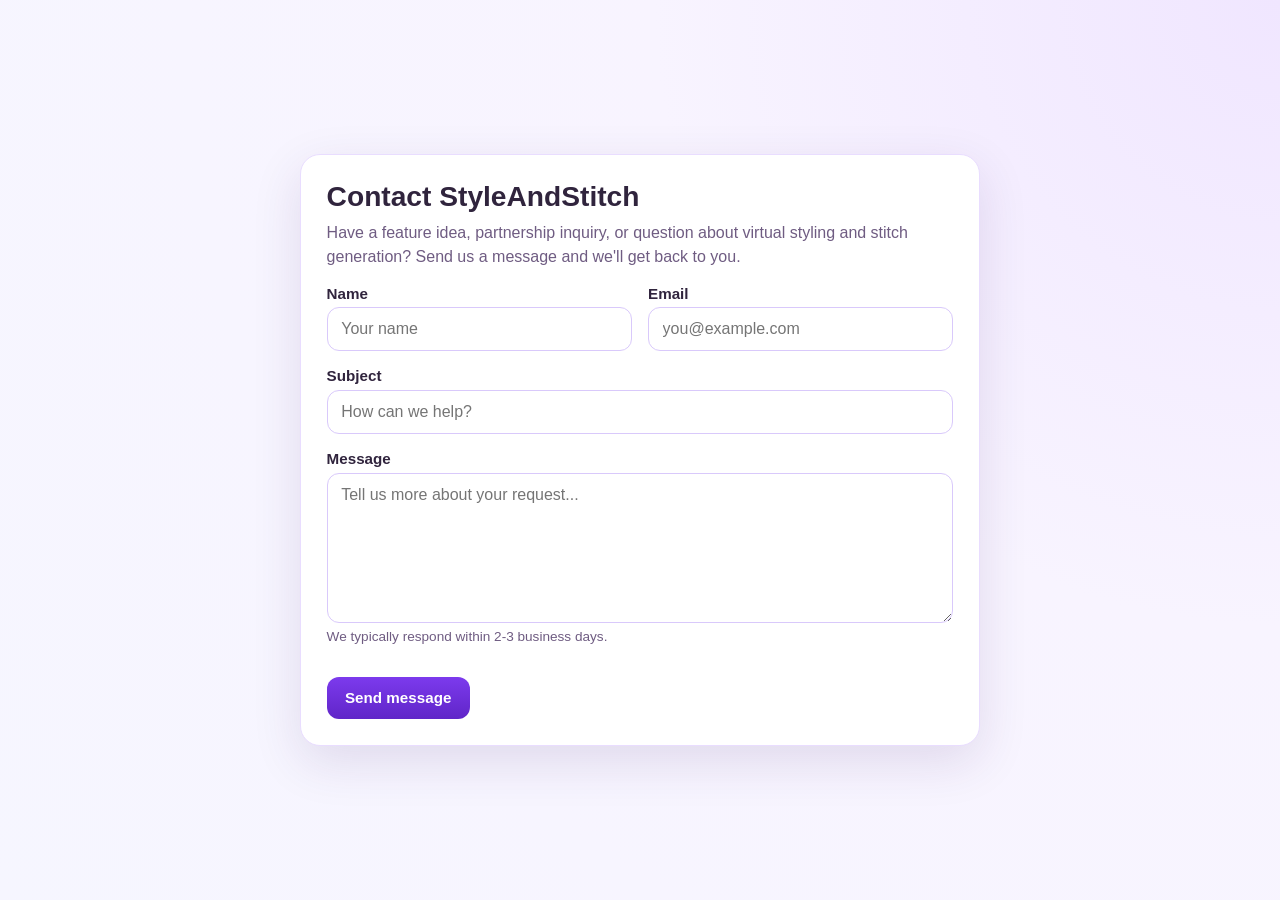
==== contact.html @ 9d99b7c8 "Wrap Get Started button in contact link" ====
<!DOCTYPE html>
<html lang="en">
  <head>
    <meta charset="UTF-8" />
    <meta name="viewport" content="width=device-width, initial-scale=1.0" />
    <title>Contact | StyleAndStitch</title>
    <style>
      :root {
        color-scheme: light;
        --bg: #f8f4ff;
        --surface: #ffffff;
        --text: #30243d;
        --muted: #6f5c82;
        --accent: #7c3aed;
        --accent-dark: #6025c8;
        --border: #e9ddff;
      }

      * {
        box-sizing: border-box;
      }

      body {
        margin: 0;
        font-family: "Inter", "Segoe UI", Roboto, Helvetica, Arial, sans-serif;
        background: radial-gradient(circle at top right, #f0e6ff 0%, var(--bg) 40%, #f6f6ff 100%);
        color: var(--text);
        min-height: 100vh;
        display: grid;
        place-items: center;
        padding: 2rem 1rem;
      }

      .contact-card {
        width: min(680px, 100%);
        background: var(--surface);
        border: 1px solid var(--border);
        border-radius: 20px;
        padding: clamp(1.25rem, 2vw, 2rem);
        box-shadow: 0 16px 50px rgba(58, 22, 96, 0.12);
      }

      h1 {
        margin-top: 0;
        margin-bottom: 0.5rem;
        font-size: clamp(1.5rem, 2.2vw, 2rem);
      }

      p {
        margin-top: 0;
        color: var(--muted);
        line-height: 1.5;
      }

      form {
        display: grid;
        gap: 1rem;
      }

      .row {
        display: grid;
        gap: 1rem;
      }

      @media (min-width: 720px) {
        .row {
          grid-template-columns: 1fr 1fr;
        }
      }

      label {
        display: block;
        font-size: 0.95rem;
        font-weight: 600;
        margin-bottom: 0.35rem;
      }

      input,
      textarea {
        width: 100%;
        font: inherit;
        color: inherit;
        border: 1px solid #d9c9fb;
        border-radius: 12px;
        padding: 0.75rem 0.85rem;
        background: #fff;
        transition: border-color 0.2s ease, box-shadow 0.2s ease;
      }

      input:focus,
      textarea:focus {
        outline: none;
        border-color: var(--accent);
        box-shadow: 0 0 0 4px rgba(124, 58, 237, 0.18);
      }

      textarea {
        min-height: 150px;
        resize: vertical;
      }

      .help {
        font-size: 0.85rem;
        color: var(--muted);
      }

      button {
        justify-self: start;
        border: 0;
        border-radius: 12px;
        padding: 0.8rem 1.15rem;
        font-weight: 700;
        font-size: 0.95rem;
        color: #fff;
        cursor: pointer;
        background: linear-gradient(180deg, var(--accent), var(--accent-dark));
      }

      button:hover {
        filter: brightness(1.04);
      }
    </style>
  </head>
  <body>
    <main class="contact-card">
      <h1>Contact StyleAndStitch</h1>
      <p>
        Have a feature idea, partnership inquiry, or question about virtual styling and stitch
        generation? Send us a message and we'll get back to you.
      </p>

      <form>
        <div class="row">
          <div>
            <label for="name">Name</label>
            <input id="name" name="name" type="text" autocomplete="name" placeholder="Your name" required />
          </div>

          <div>
            <label for="email">Email</label>
            <input
              id="email"
              name="email"
              type="email"
              autocomplete="email"
              placeholder="you@example.com"
              required
            />
          </div>
        </div>

        <div>
          <label for="subject">Subject</label>
          <input id="subject" name="subject" type="text" placeholder="How can we help?" required />
        </div>

        <div>
          <label for="message">Message</label>
          <textarea id="message" name="message" placeholder="Tell us more about your request..." required></textarea>
          <p class="help">We typically respond within 2-3 business days.</p>
        </div>

        <button type="submit">Send message</button>
      </form>
    </main>
  </body>
</html>
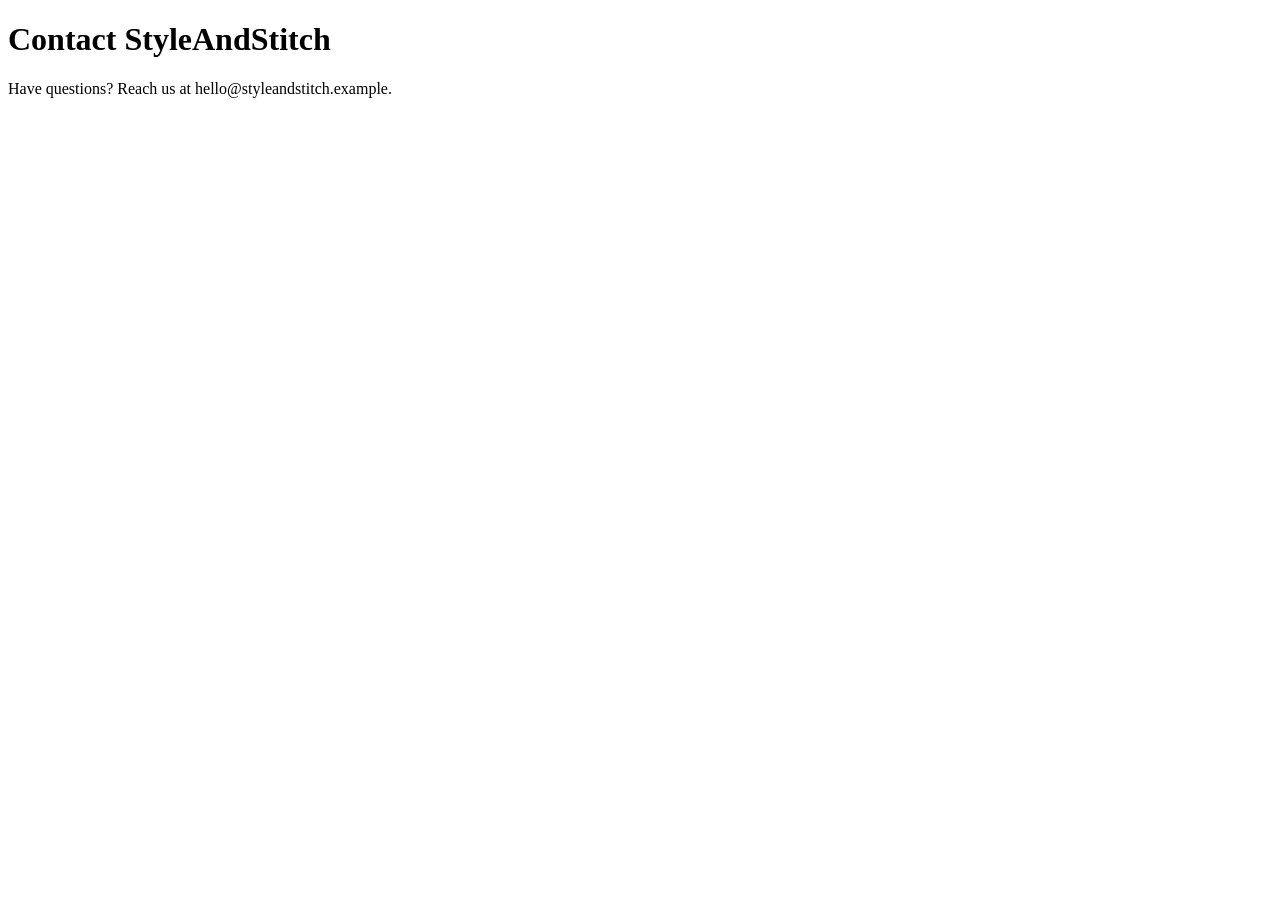
==== commit 14679747: "Link header CTA button to contact page" ====
--- a/contact.html
+++ b/contact.html
@@ -1,167 +1,14 @@
-<!DOCTYPE html>
+<!doctype html>
 <html lang="en">
   <head>
     <meta charset="UTF-8" />
     <meta name="viewport" content="width=device-width, initial-scale=1.0" />
     <title>Contact | StyleAndStitch</title>
-    <style>
-      :root {
-        color-scheme: light;
-        --bg: #f8f4ff;
-        --surface: #ffffff;
-        --text: #30243d;
-        --muted: #6f5c82;
-        --accent: #7c3aed;
-        --accent-dark: #6025c8;
-        --border: #e9ddff;
-      }
-
-      * {
-        box-sizing: border-box;
-      }
-
-      body {
-        margin: 0;
-        font-family: "Inter", "Segoe UI", Roboto, Helvetica, Arial, sans-serif;
-        background: radial-gradient(circle at top right, #f0e6ff 0%, var(--bg) 40%, #f6f6ff 100%);
-        color: var(--text);
-        min-height: 100vh;
-        display: grid;
-        place-items: center;
-        padding: 2rem 1rem;
-      }
-
-      .contact-card {
-        width: min(680px, 100%);
-        background: var(--surface);
-        border: 1px solid var(--border);
-        border-radius: 20px;
-        padding: clamp(1.25rem, 2vw, 2rem);
-        box-shadow: 0 16px 50px rgba(58, 22, 96, 0.12);
-      }
-
-      h1 {
-        margin-top: 0;
-        margin-bottom: 0.5rem;
-        font-size: clamp(1.5rem, 2.2vw, 2rem);
-      }
-
-      p {
-        margin-top: 0;
-        color: var(--muted);
-        line-height: 1.5;
-      }
-
-      form {
-        display: grid;
-        gap: 1rem;
-      }
-
-      .row {
-        display: grid;
-        gap: 1rem;
-      }
-
-      @media (min-width: 720px) {
-        .row {
-          grid-template-columns: 1fr 1fr;
-        }
-      }
-
-      label {
-        display: block;
-        font-size: 0.95rem;
-        font-weight: 600;
-        margin-bottom: 0.35rem;
-      }
-
-      input,
-      textarea {
-        width: 100%;
-        font: inherit;
-        color: inherit;
-        border: 1px solid #d9c9fb;
-        border-radius: 12px;
-        padding: 0.75rem 0.85rem;
-        background: #fff;
-        transition: border-color 0.2s ease, box-shadow 0.2s ease;
-      }
-
-      input:focus,
-      textarea:focus {
-        outline: none;
-        border-color: var(--accent);
-        box-shadow: 0 0 0 4px rgba(124, 58, 237, 0.18);
-      }
-
-      textarea {
-        min-height: 150px;
-        resize: vertical;
-      }
-
-      .help {
-        font-size: 0.85rem;
-        color: var(--muted);
-      }
-
-      button {
-        justify-self: start;
-        border: 0;
-        border-radius: 12px;
-        padding: 0.8rem 1.15rem;
-        font-weight: 700;
-        font-size: 0.95rem;
-        color: #fff;
-        cursor: pointer;
-        background: linear-gradient(180deg, var(--accent), var(--accent-dark));
-      }
-
-      button:hover {
-        filter: brightness(1.04);
-      }
-    </style>
   </head>
   <body>
-    <main class="contact-card">
+    <main>
       <h1>Contact StyleAndStitch</h1>
-      <p>
-        Have a feature idea, partnership inquiry, or question about virtual styling and stitch
-        generation? Send us a message and we'll get back to you.
-      </p>
-
-      <form>
-        <div class="row">
-          <div>
-            <label for="name">Name</label>
-            <input id="name" name="name" type="text" autocomplete="name" placeholder="Your name" required />
-          </div>
-
-          <div>
-            <label for="email">Email</label>
-            <input
-              id="email"
-              name="email"
-              type="email"
-              autocomplete="email"
-              placeholder="you@example.com"
-              required
-            />
-          </div>
-        </div>
-
-        <div>
-          <label for="subject">Subject</label>
-          <input id="subject" name="subject" type="text" placeholder="How can we help?" required />
-        </div>
-
-        <div>
-          <label for="message">Message</label>
-          <textarea id="message" name="message" placeholder="Tell us more about your request..." required></textarea>
-          <p class="help">We typically respond within 2-3 business days.</p>
-        </div>
-
-        <button type="submit">Send message</button>
-      </form>
+      <p>Have questions? Reach us at hello@styleandstitch.example.</p>
     </main>
   </body>
 </html>
